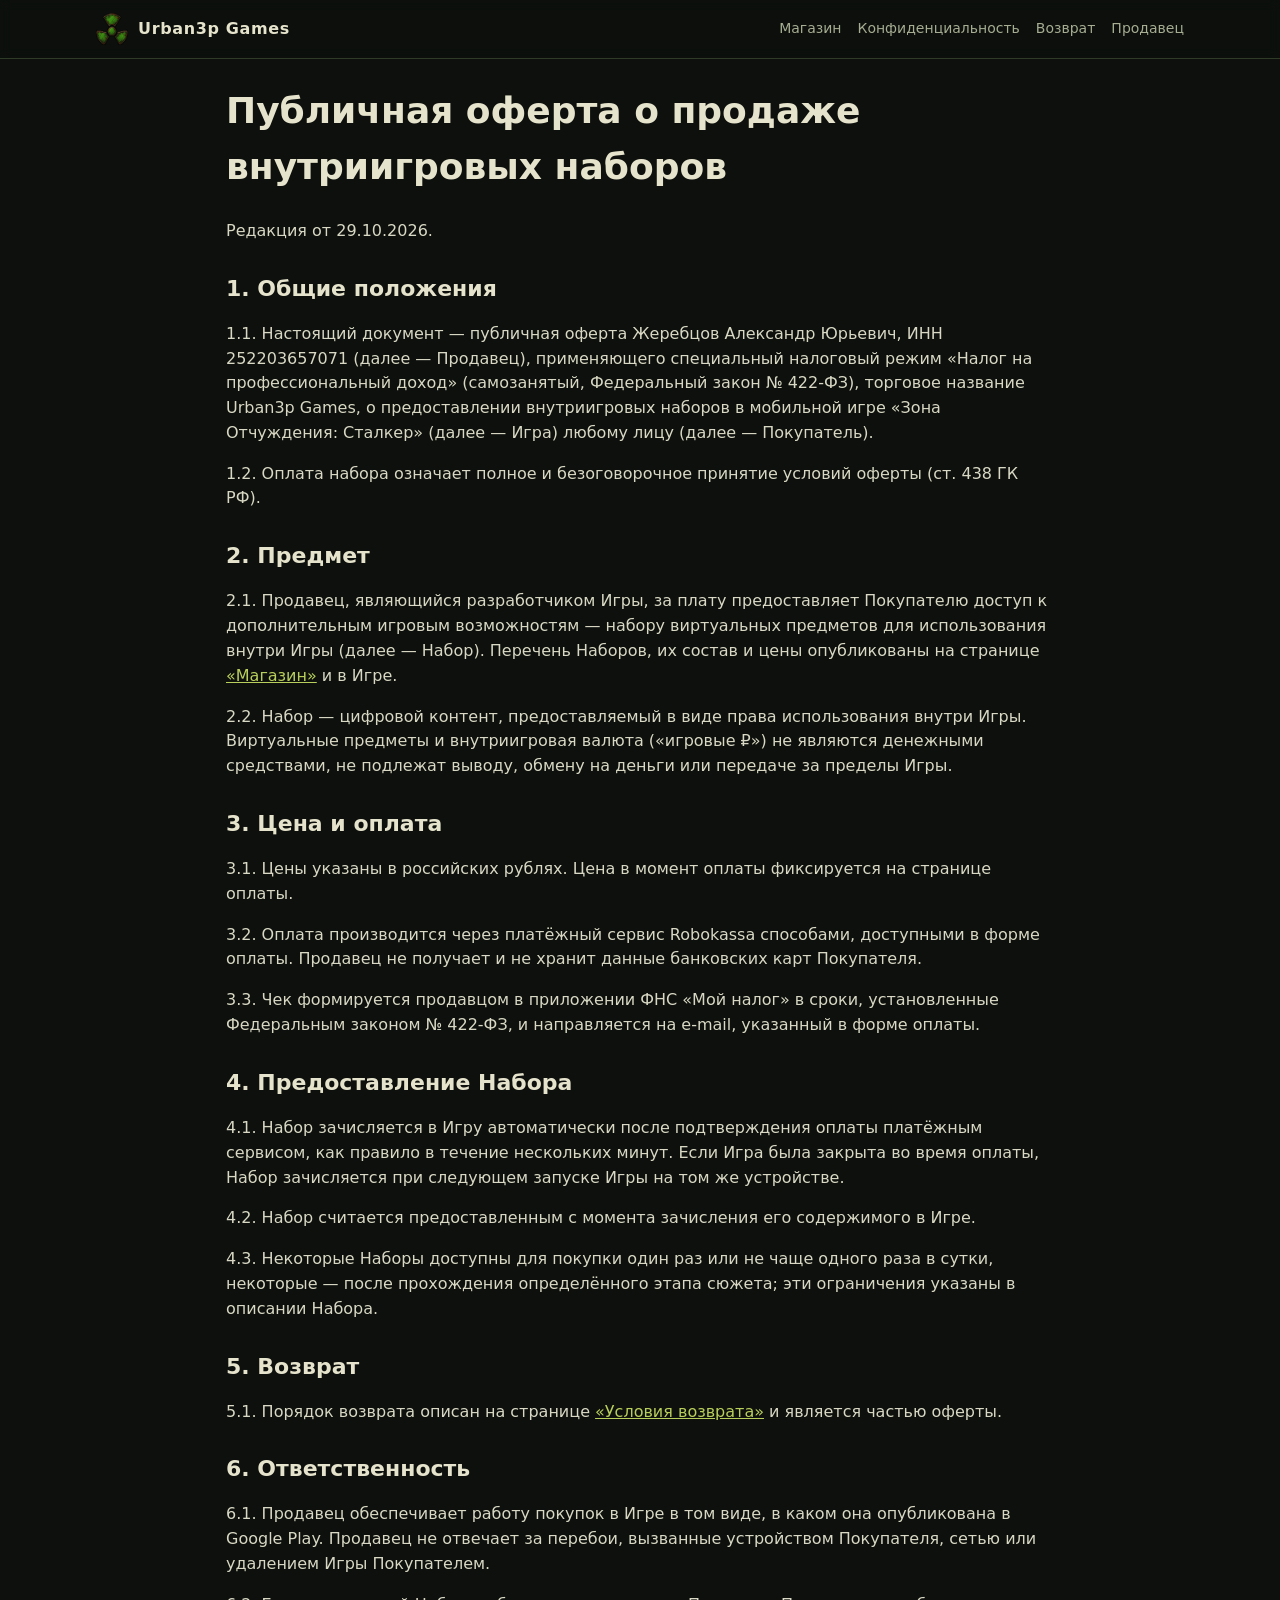
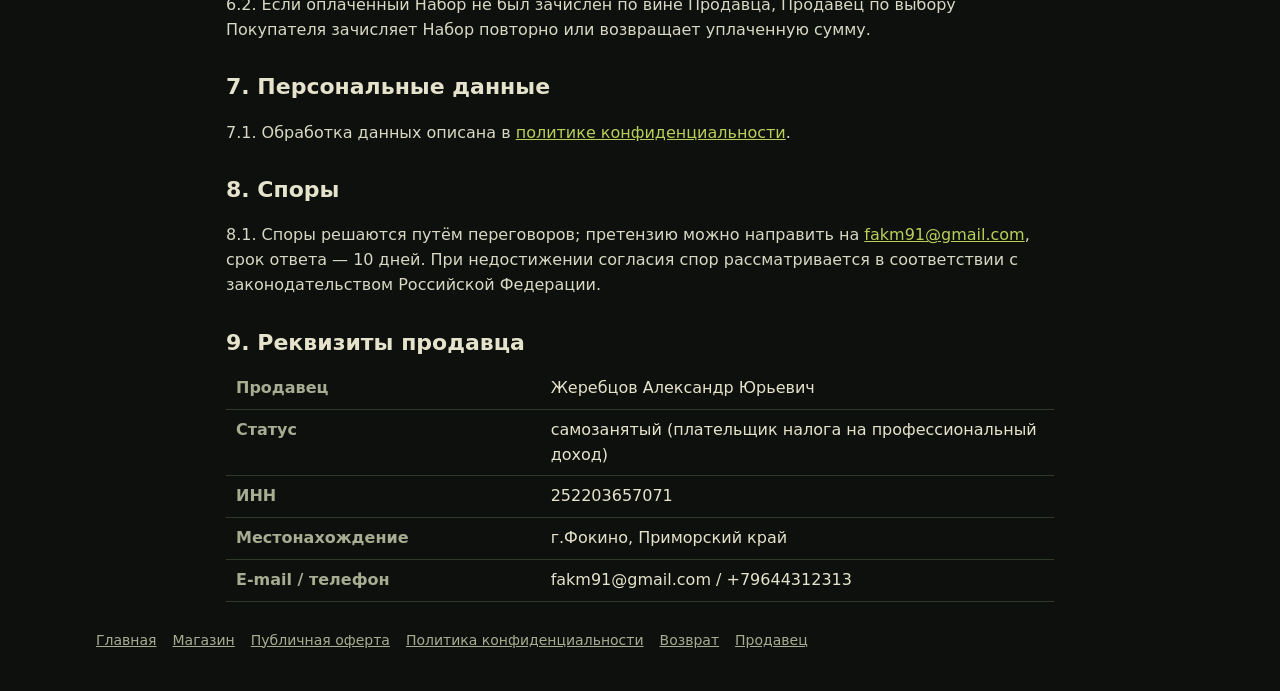
==== offer.html @ 315c006c "Сайт магазина «Зона Отчуждения: Сталкер» (Urban3p Games) Co-Authored-By: Claude Opus 5.5 <noreply@an" ====
<!doctype html>
<html lang="ru">
<head>
<meta charset="utf-8">
<meta name="viewport" content="width=device-width, initial-scale=1">
<title>Публичная оферта — Зона Отчуждения: Сталкер</title>
<link rel="stylesheet" href="style.css">
<link rel="icon" href="img/logo.png">
</head>
<body>
<header class="top"><div class="wrap"><a class="brand" href="index.html"><img src="img/logo.png" alt="">Urban3p Games</a><nav class="nav"><a href="index.html#shop">Магазин</a><a href="privacy.html">Конфиденциальность</a><a href="refund.html">Возврат</a><a href="index.html#seller">Продавец</a></nav></div></header>
<main class="wrap doc">
<h1>Публичная оферта о продаже внутриигровых наборов</h1>
<p class="draft" hidden>Шаблон для продавца-самозанятого. Поля, выделенные жёлтым, заполняются из МОИ_ДАННЫЕ.txt при сборке.</p>
<p>Редакция от 29.10.2026.</p>

<h2>1. Общие положения</h2>
<p>1.1. Настоящий документ — публичная оферта Жеребцов Александр Юрьевич, ИНН 252203657071 (далее — Продавец), применяющего специальный налоговый режим «Налог на профессиональный доход» (самозанятый, Федеральный закон № 422-ФЗ), торговое название Urban3p Games, о предоставлении внутриигровых наборов в мобильной игре «Зона Отчуждения: Сталкер» (далее — Игра) любому лицу (далее — Покупатель).</p>
<p>1.2. Оплата набора означает полное и безоговорочное принятие условий оферты (ст. 438 ГК РФ).</p>

<h2>2. Предмет</h2>
<p>2.1. Продавец, являющийся разработчиком Игры, за плату предоставляет Покупателю доступ к дополнительным игровым возможностям — набору виртуальных предметов для использования внутри Игры (далее — Набор). Перечень Наборов, их состав и цены опубликованы на странице <a href="index.html#shop">«Магазин»</a> и в Игре.</p>
<p>2.2. Набор — цифровой контент, предоставляемый в виде права использования внутри Игры. Виртуальные предметы и внутриигровая валюта («игровые ₽») не являются денежными средствами, не подлежат выводу, обмену на деньги или передаче за пределы Игры.</p>

<h2>3. Цена и оплата</h2>
<p>3.1. Цены указаны в российских рублях. Цена в момент оплаты фиксируется на странице оплаты.</p>
<p>3.2. Оплата производится через платёжный сервис Robokassa способами, доступными в форме оплаты. Продавец не получает и не хранит данные банковских карт Покупателя.</p>
<p>3.3. Чек формируется продавцом в приложении ФНС «Мой налог» в сроки, установленные Федеральным законом № 422-ФЗ, и направляется на e-mail, указанный в форме оплаты.</p>

<h2>4. Предоставление Набора</h2>
<p>4.1. Набор зачисляется в Игру автоматически после подтверждения оплаты платёжным сервисом, как правило в течение нескольких минут. Если Игра была закрыта во время оплаты, Набор зачисляется при следующем запуске Игры на том же устройстве.</p>
<p>4.2. Набор считается предоставленным с момента зачисления его содержимого в Игре.</p>
<p>4.3. Некоторые Наборы доступны для покупки один раз или не чаще одного раза в сутки, некоторые — после прохождения определённого этапа сюжета; эти ограничения указаны в описании Набора.</p>

<h2>5. Возврат</h2>
<p>5.1. Порядок возврата описан на странице <a href="refund.html">«Условия возврата»</a> и является частью оферты.</p>

<h2>6. Ответственность</h2>
<p>6.1. Продавец обеспечивает работу покупок в Игре в том виде, в каком она опубликована в Google Play. Продавец не отвечает за перебои, вызванные устройством Покупателя, сетью или удалением Игры Покупателем.</p>
<p>6.2. Если оплаченный Набор не был зачислен по вине Продавца, Продавец по выбору Покупателя зачисляет Набор повторно или возвращает уплаченную сумму.</p>

<h2>7. Персональные данные</h2>
<p>7.1. Обработка данных описана в <a href="privacy.html">политике конфиденциальности</a>.</p>

<h2>8. Споры</h2>
<p>8.1. Споры решаются путём переговоров; претензию можно направить на <a href="mailto:fakm91@gmail.com">fakm91@gmail.com</a>, срок ответа — 10 дней. При недостижении согласия спор рассматривается в соответствии с законодательством Российской Федерации.</p>

<h2>9. Реквизиты продавца</h2>
<table>
  <tr><th>Продавец</th><td>Жеребцов Александр Юрьевич</td></tr>
  <tr><th>Статус</th><td>самозанятый (плательщик налога на профессиональный доход)</td></tr>
  <tr><th>ИНН</th><td>252203657071</td></tr>
  <tr><th>Местонахождение</th><td>г.Фокино, Приморский край</td></tr>
  <tr><th>E-mail / телефон</th><td>fakm91@gmail.com / +79644312313</td></tr>
</table>
</main>
<footer><div class="wrap"><nav><a href="index.html">Главная</a><a href="index.html#shop">Магазин</a><a href="offer.html">Публичная оферта</a><a href="privacy.html">Политика конфиденциальности</a><a href="refund.html">Возврат</a><a href="index.html#seller">Продавец</a></nav></div></footer>
</body>
</html>
---- style.css ----
:root {
  --bg: #0d100c;
  --panel: #151a13;
  --panel-2: #1c2318;
  --line: #2f3a27;
  --text: #e6e3cc;
  --muted: #a6ad92;
  --accent: #b9cf5b;
  --rust: #c8862f;
  --warn: #e0b54a;
  --radius: 10px;
}
* { box-sizing: border-box; }
html { scroll-behavior: smooth; }
body {
  margin: 0; background: var(--bg); color: var(--text);
  font: 16px/1.55 system-ui, -apple-system, "Segoe UI", Roboto, "Helvetica Neue", Arial, sans-serif;
}
a { color: var(--accent); }
img { max-width: 100%; display: block; }
.wrap { max-width: 1120px; margin: 0 auto; padding: 0 16px; }

/* header */
.top { position: sticky; top: 0; z-index: 10; background: rgba(13,16,12,.92); backdrop-filter: blur(6px); border-bottom: 1px solid var(--line); }
.top .wrap { display: flex; align-items: center; gap: 14px; min-height: 58px; flex-wrap: wrap; }
.brand { display: flex; align-items: center; gap: 10px; color: var(--text); text-decoration: none; font-weight: 700; letter-spacing: .04em; }
.brand img { width: 32px; height: 32px; }
.nav { display: flex; gap: 6px 16px; flex-wrap: wrap; margin-left: auto; font-size: 14px; }
.nav a { color: var(--muted); text-decoration: none; }
.nav a:hover { color: var(--text); }

/* hero */
.hero { position: relative; min-height: 440px; display: flex; align-items: flex-end; background: #000 url("img/hero.jpg") center/cover no-repeat; }
.hero::after { content: ""; position: absolute; inset: 0; background: linear-gradient(180deg, rgba(0,0,0,.15) 0%, rgba(13,16,12,.95) 92%); }
.hero .wrap { position: relative; z-index: 1; padding-top: 80px; padding-bottom: 36px; }
.hero h1 { margin: 0; font-size: clamp(32px, 6vw, 58px); line-height: 1.05; letter-spacing: .03em; }
.hero p { max-width: 640px; color: #d3d6bd; font-size: 18px; }
.btn { display: inline-block; padding: 12px 20px; border-radius: 8px; background: var(--accent); color: #141a0c; font-weight: 700; text-decoration: none; }
.btn.ghost { background: transparent; color: var(--text); border: 1px solid var(--line); }
.actions { display: flex; gap: 10px; flex-wrap: wrap; margin-top: 18px; }

section { padding: 48px 0; border-bottom: 1px solid var(--line); scroll-margin-top: 64px; }
.item { scroll-margin-top: 72px; }
h2 { font-size: clamp(24px, 4vw, 32px); margin: 0 0 8px; }
.lead { color: var(--muted); max-width: 760px; margin: 0 0 24px; }

/* features + shots */
.grid { display: grid; gap: 14px; grid-template-columns: repeat(auto-fit, minmax(240px, 1fr)); }
.card { background: var(--panel); border: 1px solid var(--line); border-radius: var(--radius); padding: 18px; }
.card h3 { margin: 0 0 6px; font-size: 18px; }
.card p { margin: 0; color: var(--muted); }
.shots { display: grid; gap: 12px; grid-template-columns: repeat(auto-fit, minmax(280px, 1fr)); margin-top: 18px; }
.shots img { border-radius: var(--radius); border: 1px solid var(--line); }

/* shop */
.shop { display: grid; gap: 14px; grid-template-columns: repeat(auto-fill, minmax(300px, 1fr)); }
.item { display: flex; flex-direction: column; background: var(--panel); border: 1px solid var(--line); border-radius: var(--radius); overflow: hidden; }
.item header { display: flex; gap: 14px; align-items: center; padding: 16px; background: var(--panel-2); border-bottom: 1px solid var(--line); }
.item header img { width: 64px; height: 64px; object-fit: contain; image-rendering: auto; }
.item h3 { margin: 0; font-size: 19px; }
.item .price { margin-left: auto; font-size: 22px; font-weight: 800; color: var(--warn); white-space: nowrap; }
.item .body { padding: 14px 16px 16px; display: flex; flex-direction: column; gap: 10px; flex: 1; }
.item ul { margin: 0; padding-left: 18px; }
.item li { margin: 2px 0; }
.tags { display: flex; flex-wrap: wrap; gap: 6px; }
.tag { font-size: 12px; padding: 3px 8px; border-radius: 99px; border: 1px solid var(--line); color: var(--muted); }
.tag.one { border-color: #5b6b34; color: var(--accent); }
.note { font-size: 14px; color: var(--muted); }
.ingame { font-size: 13px; color: var(--muted); }

/* steps */
.steps { counter-reset: s; display: grid; gap: 12px; grid-template-columns: repeat(auto-fit, minmax(230px, 1fr)); padding: 0; list-style: none; }
.steps li { counter-increment: s; background: var(--panel); border: 1px solid var(--line); border-radius: var(--radius); padding: 16px 16px 16px 56px; position: relative; }
.steps li::before { content: counter(s); position: absolute; left: 16px; top: 14px; width: 28px; height: 28px; border-radius: 50%; background: var(--accent); color: #141a0c; font-weight: 800; display: grid; place-items: center; }

/* legal text */
.doc { max-width: 860px; }
.doc h1 { font-size: clamp(26px, 5vw, 36px); }
.doc h2 { font-size: 22px; margin-top: 28px; }
.doc p, .doc li { color: #d8d8c4; }
table { width: 100%; border-collapse: collapse; }
td, th { text-align: left; padding: 8px 10px; border-bottom: 1px solid var(--line); vertical-align: top; }
th { color: var(--muted); font-weight: 600; width: 38%; }

/* fields the owner must fill in */
.fill { background: rgba(224,181,74,.14); color: var(--warn); border: 1px dashed var(--warn); border-radius: 4px; padding: 0 5px; font-weight: 600; }
.draft { background: rgba(224,181,74,.1); border: 1px solid var(--warn); color: var(--warn); border-radius: var(--radius); padding: 12px 14px; margin: 18px 0; font-size: 14px; }

footer { padding: 28px 0 40px; color: var(--muted); font-size: 14px; }
footer .wrap { display: grid; gap: 10px; }
footer nav { display: flex; flex-wrap: wrap; gap: 6px 16px; }
footer a { color: var(--muted); }

@media (max-width: 560px) {
  .top .wrap { flex-wrap: nowrap; }
  .brand span { display: none; }
  .nav { flex-wrap: nowrap; overflow-x: auto; white-space: nowrap; -webkit-overflow-scrolling: touch; scrollbar-width: none; }
  .nav::-webkit-scrollbar { display: none; }
  .hero { min-height: 380px; }
  .hero p { font-size: 16px; }
  .item header img { width: 52px; height: 52px; }
  .item .price { font-size: 19px; }
  th { width: 45%; }
}
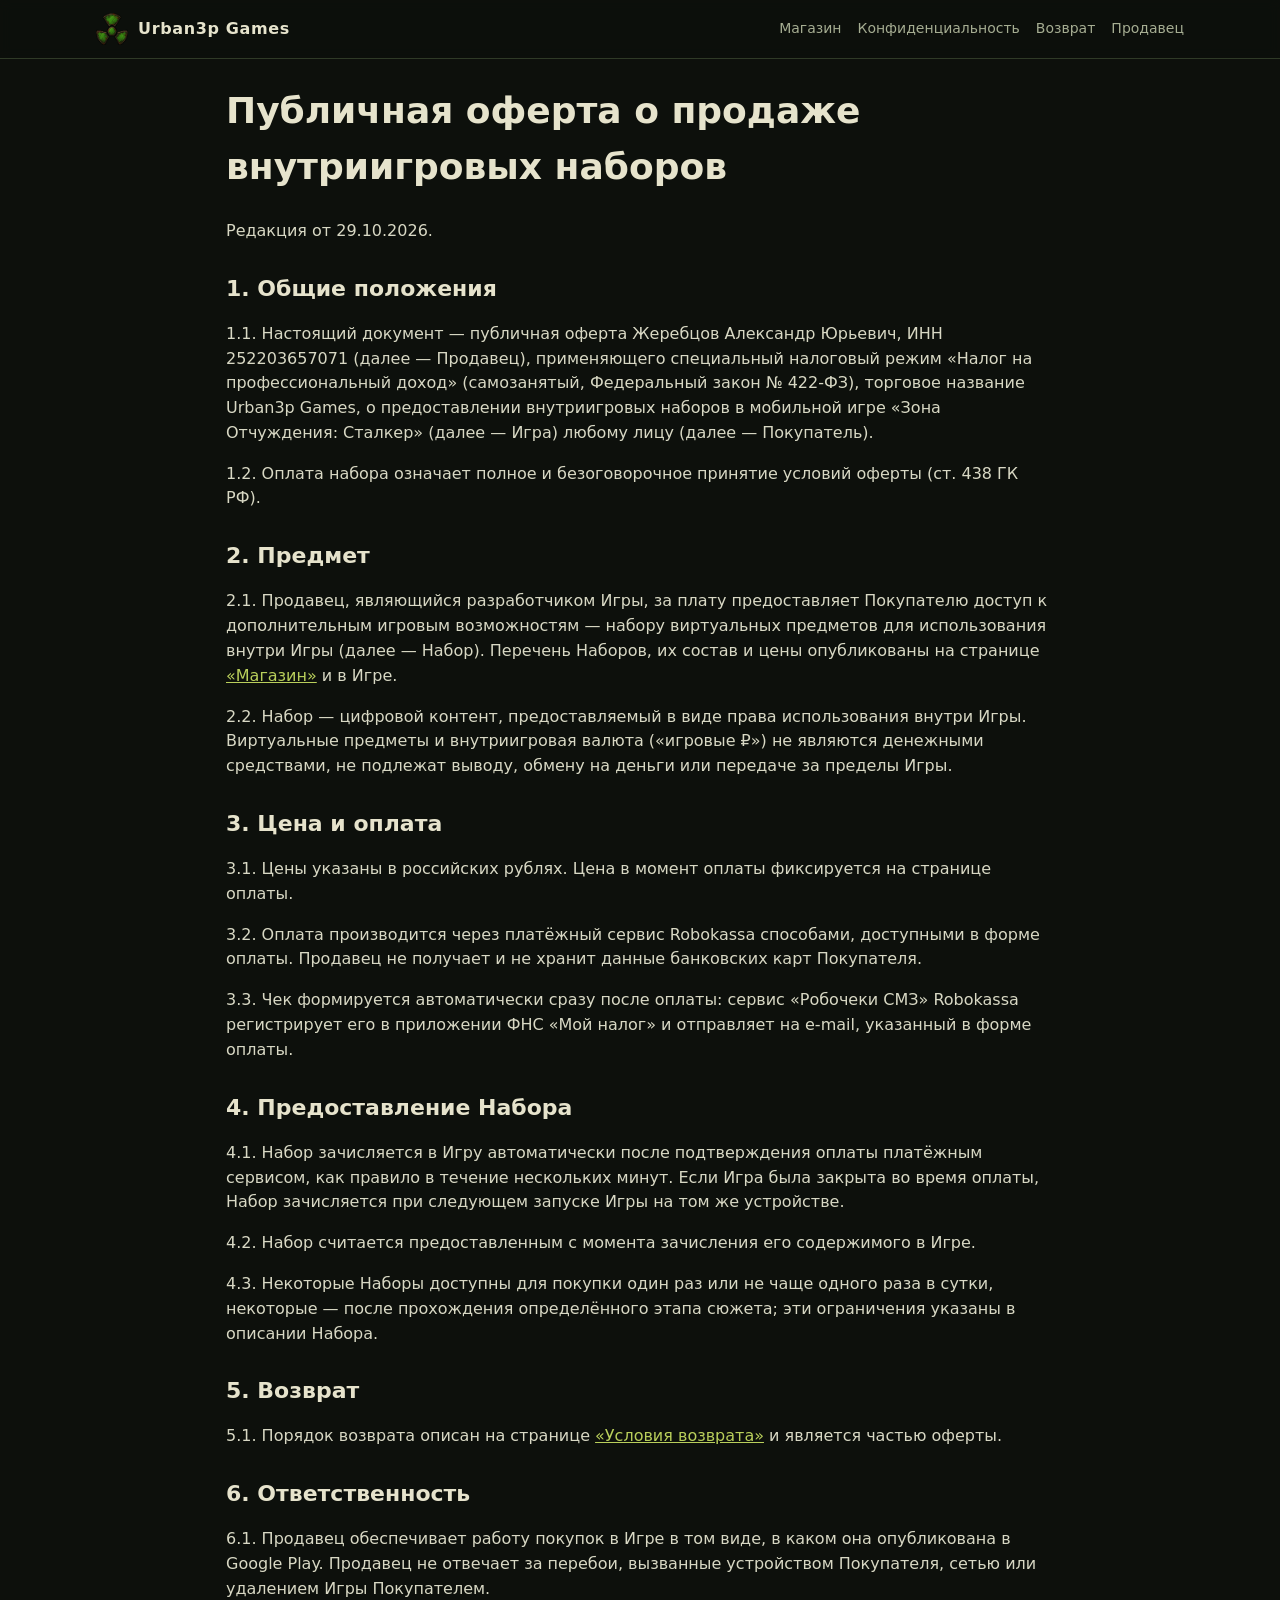
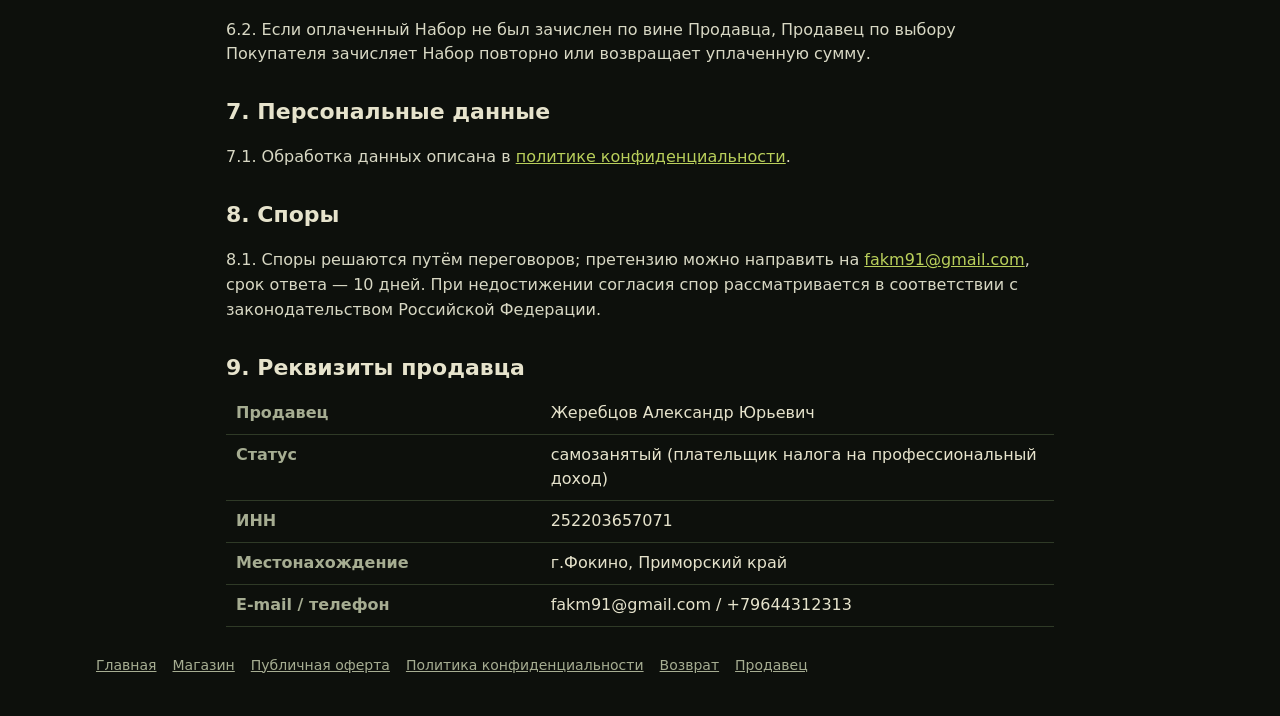
==== commit 73c3d1c1: "Чеки: подключены Робочеки СМЗ Co-Authored-By: Claude Opus 5.5 <noreply@anthropic.com>" ====
--- a/offer.html
+++ b/offer.html
@@ -25,7 +25,7 @@
 <h2>3. Цена и оплата</h2>
 <p>3.1. Цены указаны в российских рублях. Цена в момент оплаты фиксируется на странице оплаты.</p>
 <p>3.2. Оплата производится через платёжный сервис Robokassa способами, доступными в форме оплаты. Продавец не получает и не хранит данные банковских карт Покупателя.</p>
-<p>3.3. Чек формируется продавцом в приложении ФНС «Мой налог» в сроки, установленные Федеральным законом № 422-ФЗ, и направляется на e-mail, указанный в форме оплаты.</p>
+<p>3.3. Чек формируется автоматически сразу после оплаты: сервис «Робочеки СМЗ» Robokassa регистрирует его в приложении ФНС «Мой налог» и отправляет на e-mail, указанный в форме оплаты.</p>
 
 <h2>4. Предоставление Набора</h2>
 <p>4.1. Набор зачисляется в Игру автоматически после подтверждения оплаты платёжным сервисом, как правило в течение нескольких минут. Если Игра была закрыта во время оплаты, Набор зачисляется при следующем запуске Игры на том же устройстве.</p>
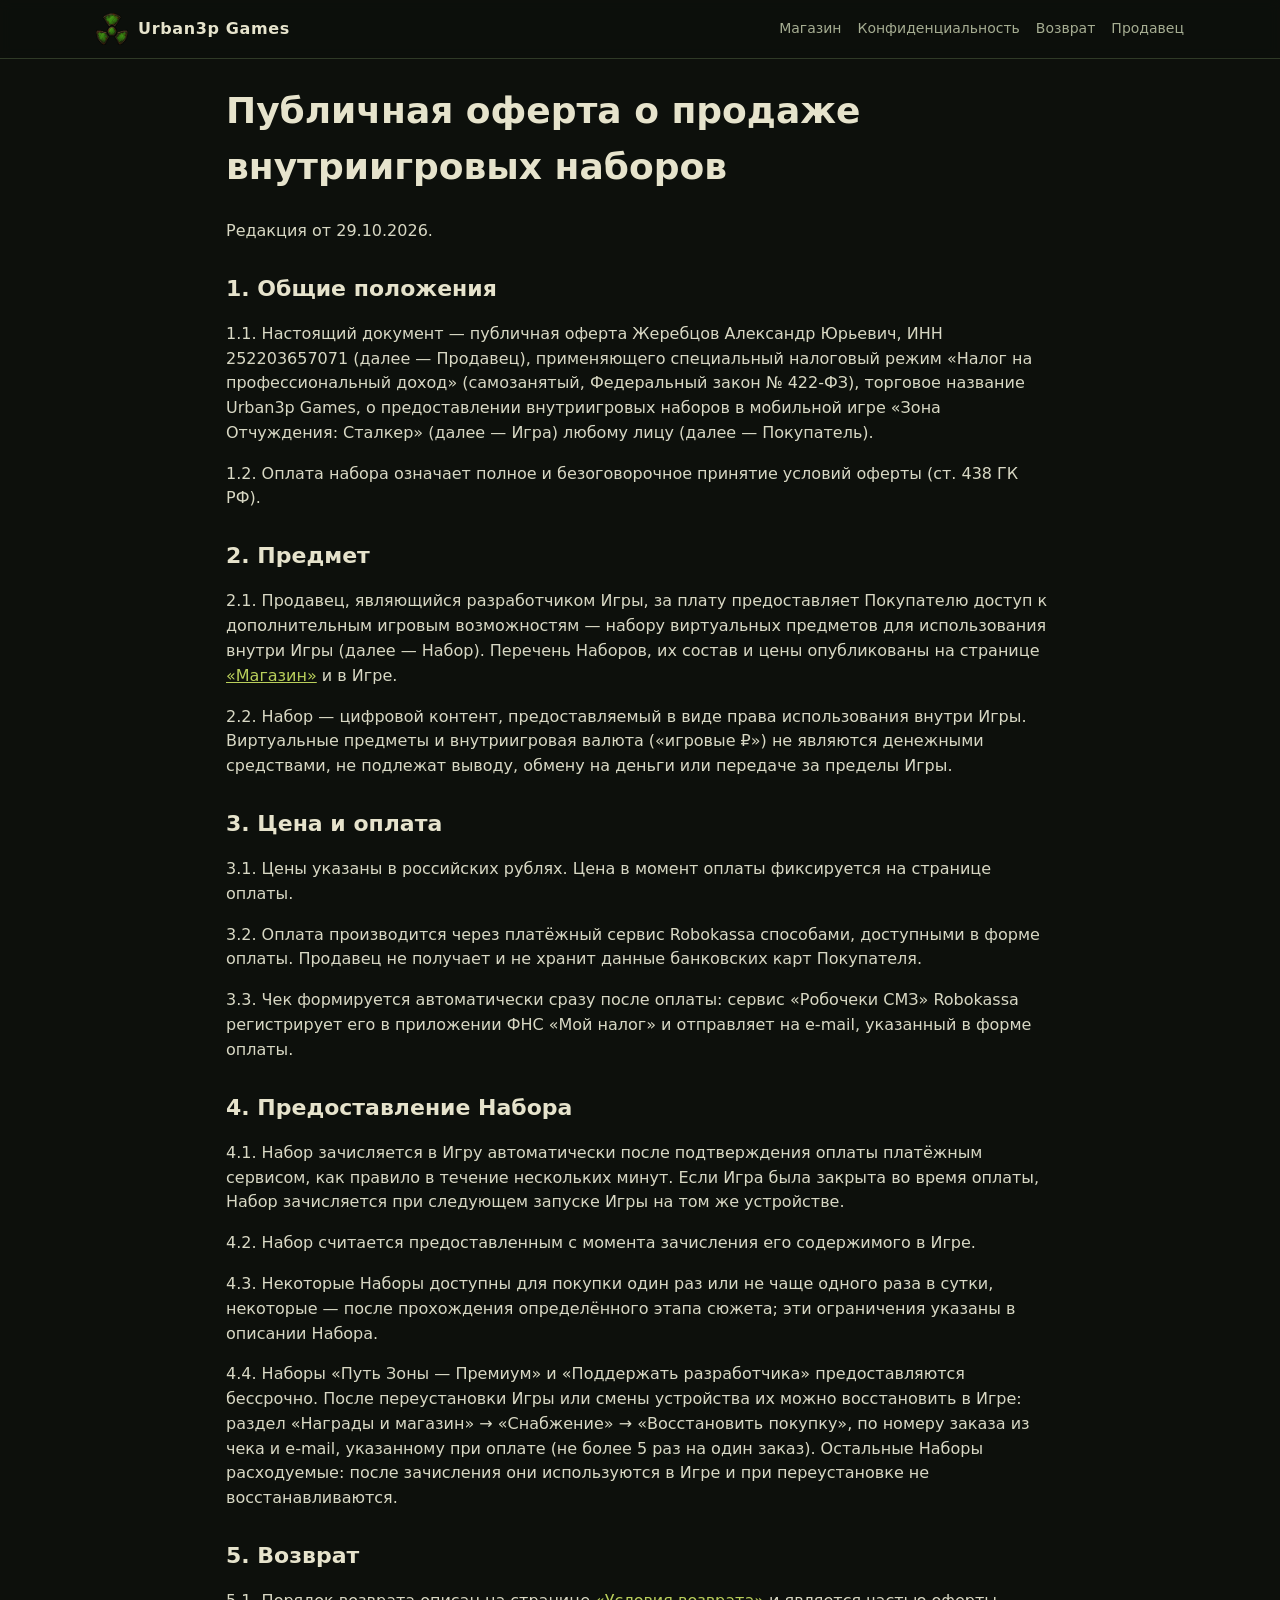
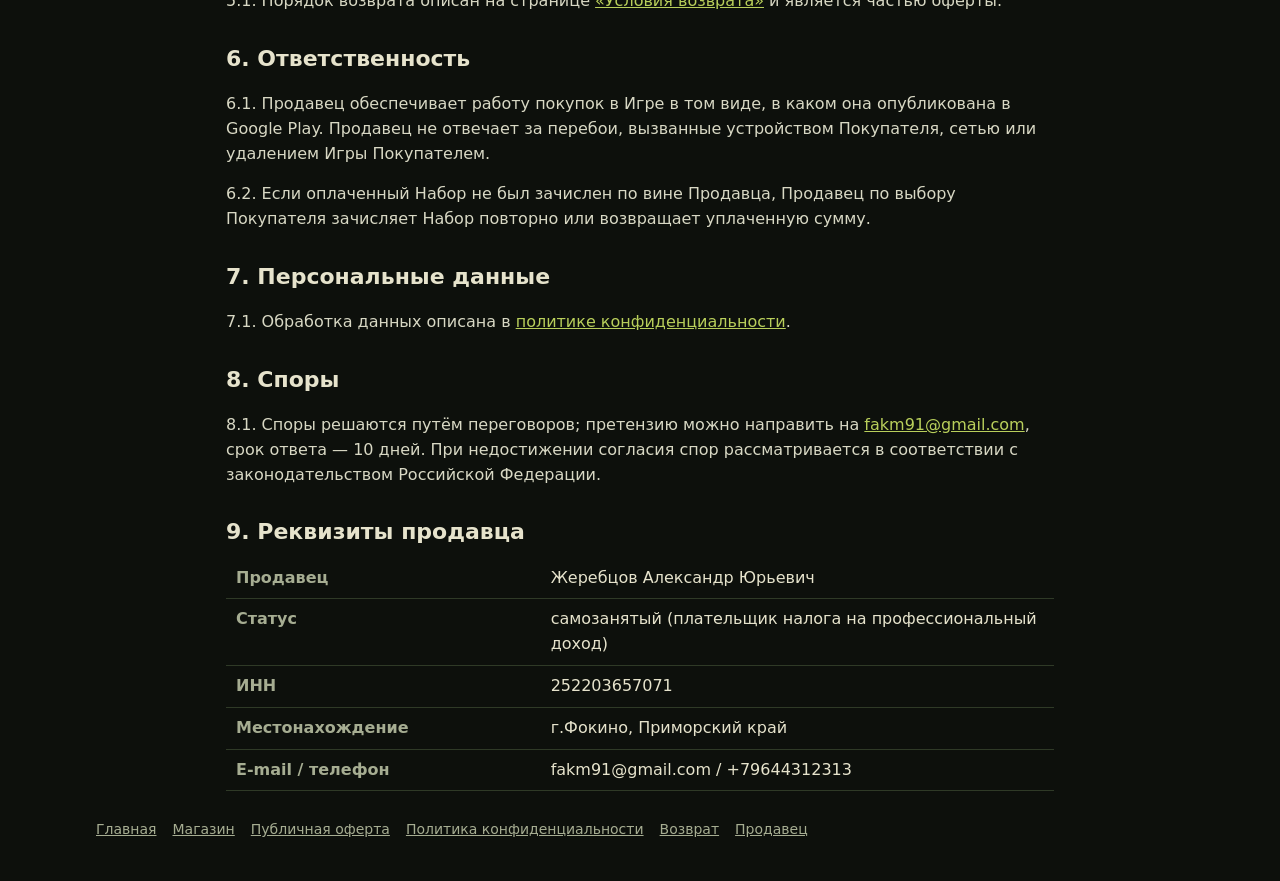
==== commit 0c9f0f7a: "Restore of permanent purchases by order number and e-mail Co-Authored-By: Claude Opus 5.5 <noreply@a" ====
--- a/offer.html
+++ b/offer.html
@@ -31,6 +31,7 @@
 <p>4.1. Набор зачисляется в Игру автоматически после подтверждения оплаты платёжным сервисом, как правило в течение нескольких минут. Если Игра была закрыта во время оплаты, Набор зачисляется при следующем запуске Игры на том же устройстве.</p>
 <p>4.2. Набор считается предоставленным с момента зачисления его содержимого в Игре.</p>
 <p>4.3. Некоторые Наборы доступны для покупки один раз или не чаще одного раза в сутки, некоторые — после прохождения определённого этапа сюжета; эти ограничения указаны в описании Набора.</p>
+<p>4.4. Наборы «Путь Зоны — Премиум» и «Поддержать разработчика» предоставляются бессрочно. После переустановки Игры или смены устройства их можно восстановить в Игре: раздел «Награды и магазин» → «Снабжение» → «Восстановить покупку», по номеру заказа из чека и e-mail, указанному при оплате (не более 5 раз на один заказ). Остальные Наборы расходуемые: после зачисления они используются в Игре и при переустановке не восстанавливаются.</p>
 
 <h2>5. Возврат</h2>
 <p>5.1. Порядок возврата описан на странице <a href="refund.html">«Условия возврата»</a> и является частью оферты.</p>
